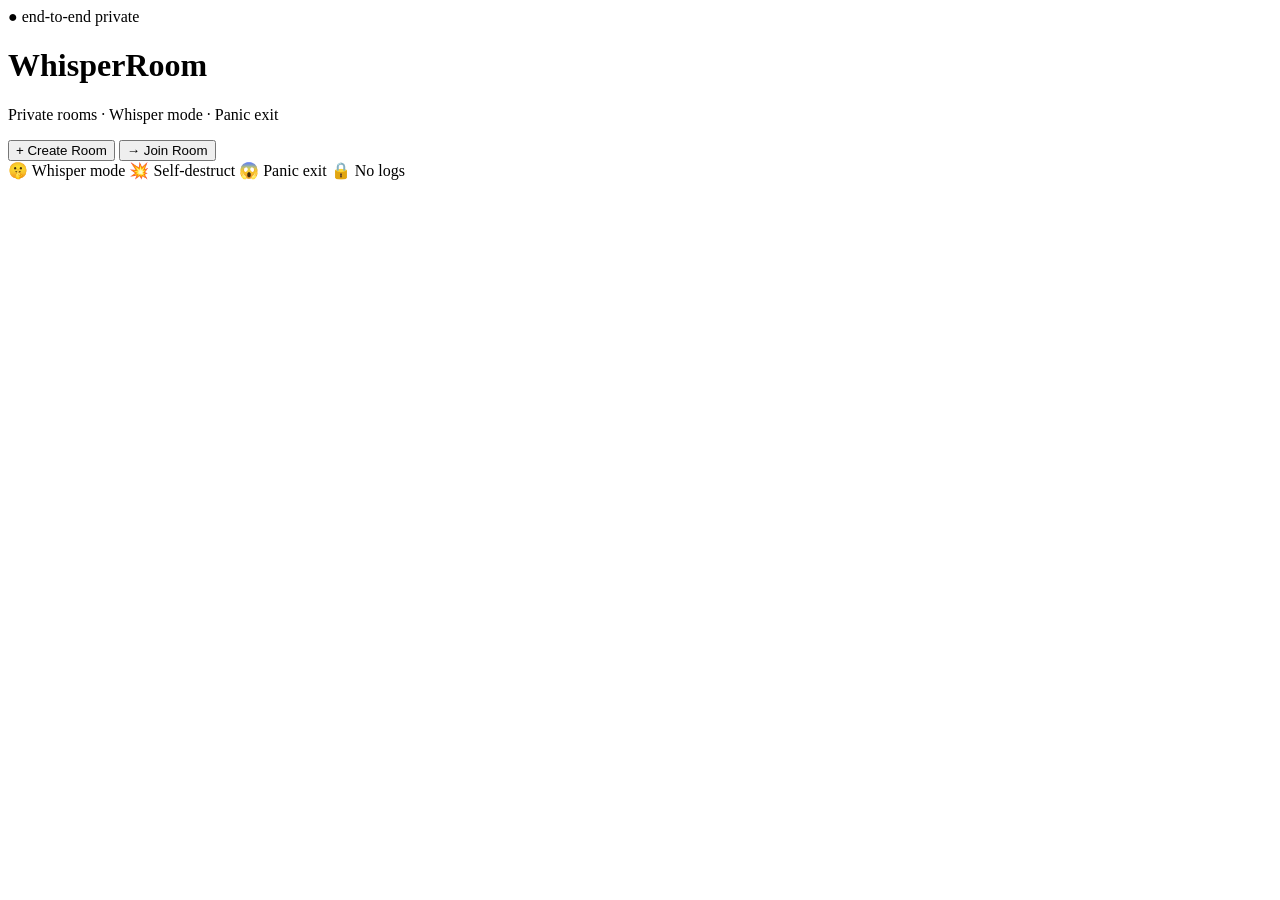
==== html/index.html @ 98b9bf0e "Create index.html" ====
<!DOCTYPE html>
<html lang="en">
<head>
  <meta charset="UTF-8" />
  <meta name="viewport" content="width=device-width, initial-scale=1.0"/>
  <title>WhisperRoom 🤫</title>
  <link rel="stylesheet" href="css/style.css" />
</head>
<body>

  <div class="page">
    <div class="center-box">

      <!-- Badge -->
      <div class="badge">● end-to-end private</div>

      <!-- Logo -->
      <h1 class="logo">Whisper<span>Room</span></h1>
      <p class="tagline">Private rooms · Whisper mode · Panic exit</p>

      <!-- Buttons -->
      <div class="btn-group">
        <button class="btn btn-primary" onclick="window.location.href='create.html'">
          + Create Room
        </button>
        <button class="btn btn-outline" onclick="window.location.href='join.html'">
          → Join Room
        </button>
      </div>

      <!-- Features -->
      <div class="features">
        <span>🤫 Whisper mode</span>
        <span>💥 Self-destruct</span>
        <span>😱 Panic exit</span>
        <span>🔒 No logs</span>
      </div>

    </div>
  </div>

</body>
</html>
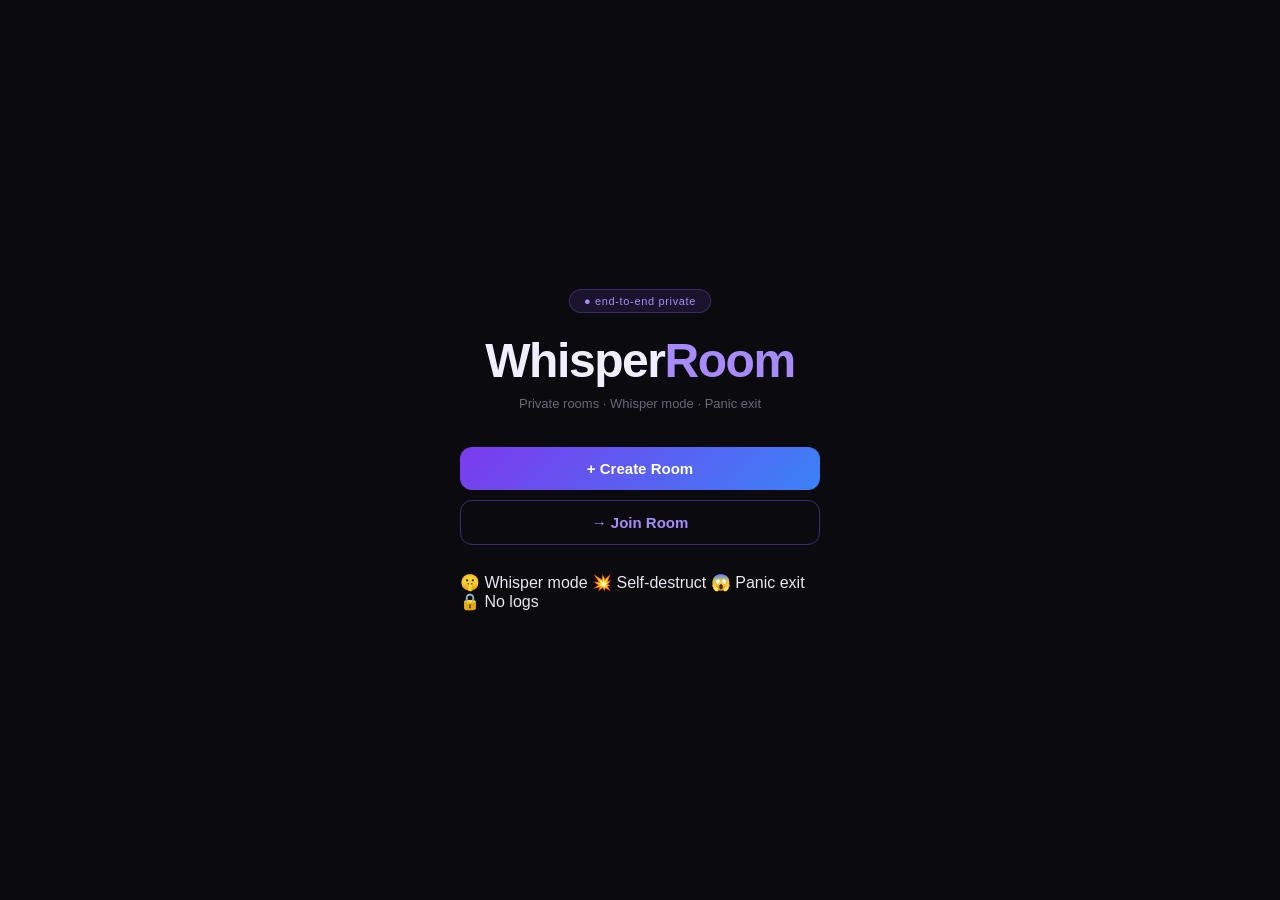
==== commit 1d4ec32e: "Update index.html" ====
--- a/html/index.html
+++ b/html/index.html
@@ -4,7 +4,7 @@
   <meta charset="UTF-8" />
   <meta name="viewport" content="width=device-width, initial-scale=1.0"/>
   <title>WhisperRoom 🤫</title>
-  <link rel="stylesheet" href="css/style.css" />
+  <link rel="stylesheet" href="../css/style.css" />
 </head>
 <body>
 
@@ -39,5 +39,7 @@
     </div>
   </div>
 
+  <script src="../js/app.js"></script>
+
 </body>
 </html>
--- a/css/style.css
+++ b/css/style.css
@@ -0,0 +1,111 @@
+/* ===== RESET ===== */
+* {
+  margin: 0;
+  padding: 0;
+  box-sizing: border-box;
+}
+
+/* ===== BASE ===== */
+body {
+  font-family: 'Segoe UI', sans-serif;
+  background: #0a0a0f;
+  color: #e8e6f0;
+  min-height: 100vh;
+  user-select: none;
+  -webkit-user-select: none;
+}
+
+input, textarea {
+  user-select: text;
+  -webkit-user-select: text;
+}
+
+/* ===== PAGE LAYOUT ===== */
+.page {
+  min-height: 100vh;
+  display: flex;
+  align-items: center;
+  justify-content: center;
+  padding: 24px;
+}
+
+.center-box {
+  width: 100%;
+  max-width: 360px;
+  display: flex;
+  flex-direction: column;
+  align-items: center;
+}
+
+/* ===== BADGE ===== */
+.badge {
+  display: inline-flex;
+  align-items: center;
+  gap: 6px;
+  background: rgba(138, 92, 246, 0.12);
+  border: 1px solid rgba(138, 92, 246, 0.3);
+  border-radius: 99px;
+  padding: 5px 14px;
+  font-size: 11px;
+  color: #a78bfa;
+  letter-spacing: 0.06em;
+  margin-bottom: 20px;
+}
+
+/* ===== LOGO ===== */
+.logo {
+  font-size: 48px;
+  font-weight: 900;
+  color: #f0eeff;
+  letter-spacing: -0.03em;
+  margin-bottom: 8px;
+}
+
+.logo span {
+  color: #a78bfa;
+}
+
+/* ===== TAGLINE ===== */
+.tagline {
+  font-size: 13px;
+  color: rgba(200, 195, 220, 0.5);
+  margin-bottom: 36px;
+  text-align: center;
+}
+
+/* ===== BUTTONS ===== */
+.btn-group {
+  display: flex;
+  flex-direction: column;
+  gap: 10px;
+  width: 100%;
+  margin-bottom: 28px;
+}
+
+.btn {
+  width: 100%;
+  padding: 13px;
+  border-radius: 12px;
+  font-size: 15px;
+  font-weight: 700;
+  cursor: pointer;
+  border: none;
+  transition: all 0.2s ease;
+}
+
+.btn-primary {
+  background: linear-gradient(135deg, #7c3aed, #3b82f6);
+  color: #fff;
+}
+
+.btn-primary:hover { opacity: 0.88; }
+
+.btn-outline {
+  background: transparent;
+  border: 1px solid rgba(138, 92, 246, 0.4);
+  color: #a78bfa;
+}
+
+.btn-outline:hover {
+  background: rgba(138, 92, 246, 0.1);
+}
